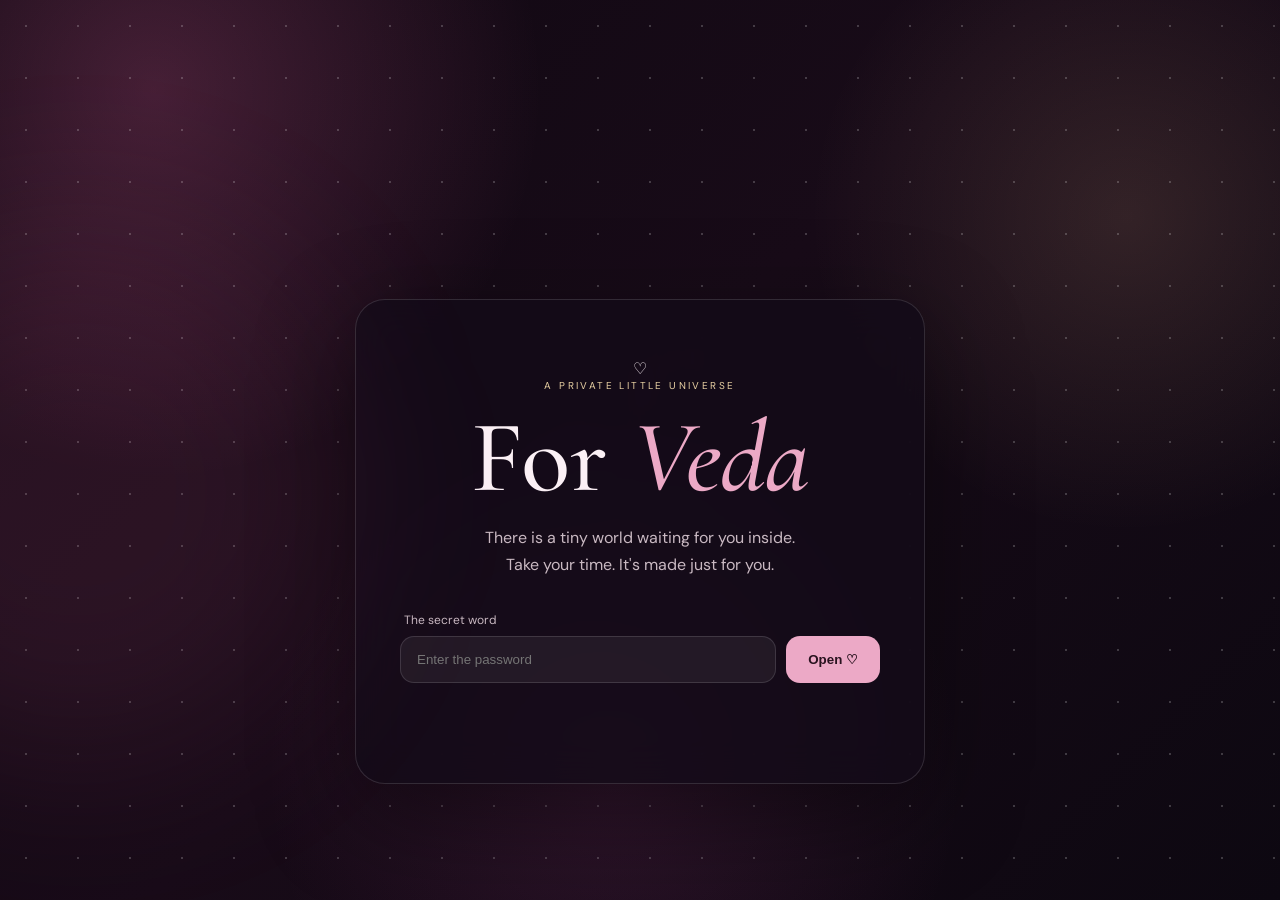
==== index.html @ 252497f8 "Refine birthday site structure and storytelling" ====
<!doctype html>
<html lang="en">
<head>
  <meta charset="UTF-8" />
  <meta name="viewport" content="width=device-width, initial-scale=1.0" />
  <meta name="theme-color" content="#12091c" />
  <title>For Veda ♡</title>
  <link rel="preconnect" href="https://fonts.googleapis.com">
  <link rel="preconnect" href="https://fonts.gstatic.com" crossorigin>
  <link href="https://fonts.googleapis.com/css2?family=Cormorant+Garamond:wght@400;500;600;700&family=DM+Sans:wght@400;500;600&family=Noto+Sans+Telugu:wght@400;500;600;700&display=swap" rel="stylesheet">
  <link rel="stylesheet" href="style.css" />
</head>
<body>
  <div id="hearts" aria-hidden="true"></div>
  <main>
    <section class="gate" id="gate">
      <div class="gate-glow"></div>
      <div class="gate-card">
        <div class="gate-symbol">♡</div>
        <p class="eyebrow">A private little universe</p>
        <h1>For <em>Veda</em></h1>
        <p class="gate-copy">There is a tiny world waiting for you inside.<br>Take your time. It's made just for you.</p>
        <form id="unlockForm">
          <label for="password">The secret word</label>
          <div class="password-row"><input id="password" type="password" autocomplete="off" placeholder="Enter the password" /><button type="submit">Open ♡</button></div>
          <p class="error" id="error" aria-live="polite"></p>
        </form>
      </div>
    </section>

    <section class="site hidden" id="site">
      <nav class="topbar">
        <a class="nav-mark" href="#top" aria-label="Veda and Manoj">V <span>♡</span> M</a>
        <div class="nav-right"><a href="#letter">letter</a><a href="#universe">universe</a><a href="#wish">wish</a><span>08 October · 2001</span></div>
      </nav>

      <header class="hero" id="top">
        <div class="hero-copy-wrap">
          <p class="eyebrow">For Vedavathi · Hedavathi · Lavanya</p>
          <h2>Happy Birthday,<br><em>my Veda.</em></h2>
          <p class="hero-lead">Today isn't just another date. It's the day the world got a little more beautiful — and somehow, my world did too.</p>
          <div class="hero-meta"><span>08 · OCTOBER · 2001</span><span class="meta-line"></span><span>made with love</span></div>
          <a class="scroll-hint" href="#letter">scroll gently <span>↓</span></a>
        </div>
        <div class="hero-orbit" aria-hidden="true"><span class="orbit-heart">♡</span><i></i><i></i><i></i></div>
      </header>

      <section class="letter section" id="letter">
        <div class="section-heading"><p class="eyebrow">A letter for you</p><span class="section-number">01</span></div>
        <div class="paper">
          <p class="letter-greeting">My dearest Veda,</p>
          <p>Some people arrive in our lives and quietly change the feeling of ordinary days. You are one of those people for me.</p>
          <p>I hope this new year of your life gives you reasons to smile when nobody is watching, dreams that scare you in the best possible way, and little moments that you will want to keep forever.</p>
          <p>If this page could hold everything I want to say, it would need a whole universe. So let this little corner of the internet say the simplest part:</p>
          <p class="big-line">You are deeply, wonderfully special. <span>♡</span></p>
          <p>Keep becoming the person you are meant to be. Keep choosing joy. And whenever life feels loud, I hope you remember how loved you are.</p>
          <p class="signature">— with all my love</p>
        </div>
      </section>

      <section class="telugu section">
        <div class="section-heading centered"><p class="eyebrow">నీ కోసం · For you</p><span class="section-number">02</span></div>
        <h3>కొన్ని మాటలు<br><em>మనసు నుంచి.</em></h3>
        <div class="quotes">
          <article class="quote-card"><span>♡</span><p>“నీ నవ్వు చూస్తే నా ప్రపంచమే ఇంకొంచెం అందంగా మారిపోతుంది.”</p><small>Your smile makes my whole world a little more beautiful.</small></article>
          <article class="quote-card"><span>✦</span><p>“నువ్వు నా జీవితంలోకి వచ్చిన రోజు నుంచి, సాధారణమైన క్షణాలకూ ఒక ప్రత్యేకమైన అర్థం వచ్చింది.”</p><small>Since you came into my life, even ordinary moments have felt special.</small></article>
          <article class="quote-card"><span>♡</span><p>“నీ కలలన్నీ నిజమవ్వాలి… నీ ప్రతి రోజూ నిన్ను చూసి నవ్వాలి.”</p><small>May your dreams come true, and may every day give you a reason to smile.</small></article>
          <article class="quote-card featured"><span>∞</span><p>“ఎన్ని జన్మలైనా… ప్రతి జన్మలోనూ నిన్నే కలవాలని కోరుకుంటాను.”</p><small>In every lifetime, I would still wish to find you.</small></article>
        </div>
      </section>

      <section class="memories section" id="reasons">
        <div class="section-heading"><p class="eyebrow">Little things I notice</p><span class="section-number">03</span></div>
        <h3>Three little things<br><em>that feel like you.</em></h3>
        <div class="reason-list">
          <article class="reason"><span class="reason-no">01</span><div><h4>Your smile</h4><p>It turns an ordinary moment into something I want to remember.</p></div><span class="reason-mark">↗</span></article>
          <article class="reason"><span class="reason-no">02</span><div><h4>Your heart</h4><p>The kindness and warmth you carry, often without even noticing.</p></div><span class="reason-mark">↗</span></article>
          <article class="reason"><span class="reason-no">03</span><div><h4>Your way of being</h4><p>There is a quiet magic in the person you are becoming, one day at a time.</p></div><span class="reason-mark">↗</span></article>
        </div>
      </section>

      <section class="story section" id="universe">
        <div class="section-heading"><p class="eyebrow">Your little universe</p><span class="section-number">04</span></div>
        <h3>A few chapters<br><em>worth keeping.</em></h3>
        <div class="timeline">
          <article class="timeline-item"><div class="timeline-dot">01</div><div><p class="timeline-date">08 · 10 · 2001</p><h4>The beginning</h4><p>The first page of the story of someone wonderfully, unmistakably you.</p></div></article>
          <article class="timeline-item"><div class="timeline-dot">02</div><div><p class="timeline-date">all the days since</p><h4>The becoming</h4><p>Every laugh, lesson, hard day and little victory helped shape the person you are now.</p></div></article>
          <article class="timeline-item"><div class="timeline-dot">03</div><div><p class="timeline-date">next chapter</p><h4>More of everything</h4><p>More dreams. More adventures. More tiny moments that deserve to become memories.</p></div></article>
          <article class="timeline-item"><div class="timeline-dot">04</div><div><p class="timeline-date">always</p><h4>The parts that stay</h4><p>Some memories fade at the edges. The ones that matter quietly become part of us.</p></div></article>
        </div>
      </section>

      <section class="photo-section section">
        <div class="section-heading"><p class="eyebrow">A few little memories</p><span class="section-number">05</span></div>
        <div class="memory-intro"><h3>Moments I would keep<br><em>forever.</em></h3><p>A dreamy memory artwork made especially for Veda — no original portraits are displayed here.</p></div>
        <figure class="memory-art"><img src="ui-photo.png" alt="Dreamy romantic memory artwork with polaroids and hearts" loading="lazy"><figcaption><strong>My favorite moments ♡</strong><span>not just pictures · feelings</span></figcaption></figure>
      </section>

      <section class="wish section" id="wish">
        <div class="wish-card">
          <div class="wish-orb"><span>✦</span></div>
          <p class="eyebrow">06 · Make a wish</p>
          <h3>Close your eyes.<br><em>Wish big.</em></h3>
          <p class="wish-message" id="wishMessage">Think of one thing you want this year to bring you. Keep it secret.</p>
          <button id="wishButton" type="button">I made my wish ♡</button>
        </div>
      </section>

      <section class="final section">
        <div class="final-line"><span></span><div class="moon">☾</div><span></span></div>
        <p class="eyebrow">One last thing</p>
        <h3>May this year be<br><em>beautifully yours.</em></h3>
        <p class="final-note">More laughter. More courage. More beautiful surprises.<br>And a thousand small reasons to smile.</p>
        <p class="final-sign">Happy Birthday, Veda. <span>♡</span></p>
      </section>
      <footer>made especially for Veda · 08.10.2001</footer>
    </section>
  </main>
  <script src="config.js"></script>
  <script src="script.js?v=9"></script>
</body>
</html>
---- style.css ----
*{box-sizing:border-box}:root{--bg:#0e0912;--panel:rgba(255,255,255,.055);--text:#fbf0f5;--muted:#c9b9c2;--accent:#eca9c6;--gold:#ead2a4;--line:rgba(255,255,255,.13);--shadow:0 30px 100px rgba(0,0,0,.42)}html{scroll-behavior:smooth}body{margin:0;background:radial-gradient(circle at 15% 8%,rgba(180,70,125,.2),transparent 30%),radial-gradient(circle at 85% 35%,rgba(220,170,90,.1),transparent 25%),radial-gradient(circle at 50% 100%,rgba(120,70,150,.12),transparent 35%),var(--bg);color:var(--text);font-family:'DM Sans',sans-serif;min-height:100vh;overflow-x:hidden}body:before{content:'';position:fixed;inset:0;pointer-events:none;opacity:.16;background-image:radial-gradient(#fff 1px,transparent 1px);background-size:44px 44px;animation:stars 18s linear infinite}body:after{content:'';position:fixed;width:42vw;height:42vw;left:-15vw;top:25vh;border-radius:50%;background:rgba(224,103,164,.08);filter:blur(70px);pointer-events:none;animation:orb 12s ease-in-out infinite alternate}.hidden{display:none!important}.gate{min-height:100vh;display:grid;place-items:center;padding:24px;position:relative}.gate:before{content:'♡';position:absolute;font-size:20vw;color:rgba(236,169,198,.025);animation:pulse 4s ease-in-out infinite}.gate-card{width:min(570px,100%);padding:58px 44px;text-align:center;border:1px solid var(--line);background:rgba(20,11,25,.84);backdrop-filter:blur(20px);border-radius:30px;box-shadow:var(--shadow);animation:rise .9s ease both,cardFloat 6s ease-in-out 1s infinite}.sparkle{color:var(--gold);font-size:30px;animation:twinkle 2s ease-in-out infinite}.eyebrow{text-transform:uppercase;letter-spacing:.24em;font-size:10px;color:var(--gold);margin:0 0 12px}h1,h2,h3,h4{font-family:'Cormorant Garamond',serif;font-weight:500;margin:0}h1{font-size:clamp(62px,12vw,102px);line-height:.82;margin:24px 0;animation:titleIn 1s .15s both}em{color:var(--accent);font-style:italic}.gate-copy{color:var(--muted);margin:0 0 34px;line-height:1.7}.password-row{display:flex;gap:10px}label{display:block;text-align:left;font-size:12px;color:var(--muted);margin:0 0 8px 4px}input{flex:1;min-width:0;padding:15px 16px;border-radius:14px;border:1px solid var(--line);background:rgba(255,255,255,.06);color:#fff;outline:none;transition:box-shadow .3s,border-color .3s,transform .3s}input:focus{border-color:var(--accent);box-shadow:0 0 0 3px rgba(236,169,198,.08),0 0 30px rgba(236,169,198,.08);transform:translateY(-1px)}button{border:0;border-radius:14px;padding:0 22px;cursor:pointer;background:var(--accent);color:#29131f;font-weight:700;transition:transform .25s,filter .25s,box-shadow .25s}button:hover{transform:translateY(-3px) scale(1.02);filter:brightness(1.05);box-shadow:0 12px 30px rgba(236,169,198,.2)}button:active{transform:translateY(0) scale(.98)}.error{min-height:18px;color:#f2a5b7;font-size:12px;animation:shake .35s ease}.site{width:min(1120px,100%);margin:auto;padding:0 28px;animation:fade .8s ease both}nav{height:90px;display:flex;justify-content:space-between;align-items:center;color:var(--muted);font-size:11px;letter-spacing:.14em;text-transform:uppercase;animation:navIn 1s .2s both}.nav-mark{color:var(--accent);font-family:'Cormorant Garamond';font-size:25px;letter-spacing:0;animation:heartbeat 2.4s ease-in-out infinite}.hero{min-height:82vh;display:flex;flex-direction:column;justify-content:center;max-width:900px;position:relative}.hero:after{content:'✦';position:absolute;right:8%;top:28%;font-size:24px;color:var(--gold);opacity:.6;animation:twinkle 3s ease-in-out infinite}.hero h2{font-size:clamp(70px,11vw,132px);line-height:.78;margin:22px 0 32px;letter-spacing:-.025em;animation:titleIn 1.1s .25s both}.hero-copy{max-width:620px;color:var(--muted);line-height:1.9;font-size:16px;animation:fadeUp 1s .55s both}.scroll-hint{color:var(--accent);text-decoration:none;margin-top:50px;font-size:12px;letter-spacing:.1em;animation:fadeUp 1s .75s both,bounce 2s 2s infinite}.section{padding:120px 0}.reveal{opacity:0;transform:translateY(35px);transition:opacity .8s ease,transform .8s cubic-bezier(.2,.8,.2,1)}.reveal.visible{opacity:1;transform:none}.letter{max-width:880px;margin:auto}.paper{margin-top:28px;padding:56px clamp(27px,7vw,82px);background:#f3e8df;color:#38262e;border-radius:4px;box-shadow:0 35px 90px rgba(0,0,0,.28);font-family:'Cormorant Garamond',serif;font-size:23px;line-height:1.65;transform:rotate(-.35deg);position:relative;transition:transform .5s,box-shadow .5s}.paper:hover{transform:rotate(0) translateY(-5px);box-shadow:0 45px 100px rgba(0,0,0,.35)}.paper:before{content:'♡';position:absolute;right:30px;top:24px;color:#b56b88;font-size:22px;animation:heartbeat 2.4s ease-in-out infinite}.paper p{margin:0 0 21px}.big-line{font-size:35px;color:#8d4262}.signature{text-align:right;font-style:italic}.telugu{max-width:980px;margin:auto;text-align:center}.telugu h3{font-size:clamp(48px,7vw,78px);line-height:.9;margin:14px 0 46px}.quotes{display:grid;grid-template-columns:1fr 1fr;gap:18px;text-align:left}.quote-card{position:relative;padding:34px 34px 30px;border:1px solid rgba(236,169,198,.18);border-radius:26px;background:linear-gradient(145deg,rgba(236,169,198,.09),rgba(255,255,255,.025));box-shadow:0 18px 60px rgba(0,0,0,.16);overflow:hidden;transition:transform .3s,border-color .3s,box-shadow .3s}.quote-card:before{content:'';position:absolute;inset:-70px auto auto -70px;width:160px;height:160px;border-radius:50%;background:rgba(236,169,198,.08);filter:blur(12px)}.quote-card:hover{transform:translateY(-8px) rotate(-.4deg);border-color:rgba(236,169,198,.42);box-shadow:0 25px 70px rgba(0,0,0,.25)}.quote-card span{position:relative;color:var(--gold);font-size:25px}.quote-card p{position:relative;margin:20px 0 14px;font-family:'Noto Sans Telugu','DM Sans',sans-serif;font-size:20px;line-height:1.9;color:#fff}.quote-card small{position:relative;color:var(--muted);font-size:12px;line-height:1.6}.quote-card.featured{grid-column:1/-1;text-align:center;background:linear-gradient(135deg,rgba(236,169,198,.13),rgba(120,70,150,.09));padding:42px 30px}.quote-card.featured p{font-size:24px}.memories h3,.story h3{font-size:clamp(44px,7vw,76px);line-height:.9;margin:14px 0 42px}.cards{display:grid;grid-template-columns:repeat(3,1fr);gap:16px}.cards article{border:1px solid var(--line);background:var(--panel);border-radius:24px;padding:30px;min-height:250px;transition:transform .4s cubic-bezier(.2,.8,.2,1),border-color .3s,box-shadow .4s}.cards article:hover{transform:translateY(-10px) rotateX(2deg);border-color:rgba(236,169,198,.35);box-shadow:0 25px 55px rgba(0,0,0,.25)}.cards span{color:var(--gold);font-size:10px;letter-spacing:.18em}.cards h4{font-size:36px;margin:26px 0 10px}.cards p{color:var(--muted);line-height:1.75;font-size:14px}.story{max-width:900px;margin:auto}.story-grid{display:grid;grid-template-columns:1fr 1fr;gap:18px}.story-card{border:1px solid var(--line);border-radius:24px;padding:34px;background:linear-gradient(145deg,rgba(255,255,255,.06),rgba(255,255,255,.02));min-height:190px;transition:transform .4s ease,border-color .3s,background .4s}.story-card:hover{transform:translateY(-8px) scale(1.01);border-color:rgba(234,210,164,.35);background:linear-gradient(145deg,rgba(236,169,198,.08),rgba(255,255,255,.02))}.story-card .num{color:var(--accent);font-family:'Cormorant Garamond';font-size:46px}.story-card h4{font-size:32px;margin:8px 0}.story-card p{color:var(--muted);line-height:1.75;font-size:14px;margin:0}.photo-section{padding-top:40px}.photo-placeholder{min-height:500px;border:1px dashed rgba(255,255,255,.24);border-radius:28px;display:grid;place-items:center;align-content:center;text-align:center;background:linear-gradient(135deg,rgba(255,255,255,.055),rgba(255,255,255,.012));overflow:hidden;position:relative;transition:transform .5s,border-color .5s}.photo-placeholder:before{content:'';position:absolute;width:180px;height:180px;border:1px solid rgba(236,169,198,.18);border-radius:50%;animation:spin 14s linear infinite}.photo-placeholder:hover{transform:scale(1.01);border-color:rgba(236,169,198,.4)}.photo-placeholder span{font-size:50px;color:var(--accent);z-index:1;animation:heartbeat 2.4s ease-in-out infinite}.photo-placeholder p{font-family:'Cormorant Garamond';font-size:38px;margin:12px 0 4px;z-index:1}.photo-placeholder small{color:var(--muted);z-index:1}.wish{text-align:center;padding:130px 20px}.wish-orb{width:105px;height:105px;margin:0 auto 28px;border:1px solid rgba(234,210,164,.4);border-radius:50%;display:grid;place-items:center;font-size:38px;color:var(--gold);box-shadow:0 0 80px rgba(234,210,164,.1);animation:orbPulse 3s ease-in-out infinite}.wish h3{font-size:clamp(52px,8vw,92px);line-height:.9;margin:20px 0}.wish button{min-height:48px;margin-top:20px}.wish-message{color:var(--muted);line-height:1.8;max-width:520px;margin:22px auto 0}.final{text-align:center;padding:80px 0 130px}.moon{font-size:54px;color:var(--gold);margin-bottom:20px;animation:moonFloat 4s ease-in-out infinite}.final h3{font-size:clamp(55px,8vw,90px);line-height:.9;margin:20px 0}.final p:last-child{color:var(--muted)}footer{padding:25px 0 55px;text-align:center;color:#806f78;font-size:10px;letter-spacing:.12em;text-transform:uppercase}.heart{position:fixed;pointer-events:none;z-index:0;color:var(--accent);animation:float 5s linear forwards;opacity:.65;text-shadow:0 0 12px rgba(236,169,198,.35)}@keyframes float{from{transform:translateY(0) scale(.7) rotate(0);opacity:0}15%{opacity:.7}to{transform:translateY(-100vh) rotate(25deg) scale(1.3);opacity:0}}@keyframes rise{from{opacity:0;transform:translateY(18px) scale(.98)}to{opacity:1;transform:none}}@keyframes fade{from{opacity:0}to{opacity:1}}@keyframes fadeUp{from{opacity:0;transform:translateY(18px)}to{opacity:1;transform:none}}@keyframes titleIn{from{opacity:0;transform:translateY(25px) scale(.97);filter:blur(6px)}to{opacity:1;transform:none;filter:none}}@keyframes navIn{from{opacity:0;transform:translateY(-12px)}to{opacity:1;transform:none}}@keyframes stars{from{background-position:0 0}to{background-position:44px 44px}}@keyframes orb{from{transform:translate3d(0,0,0) scale(1)}to{transform:translate3d(18vw,8vh,0) scale(1.25)}}@keyframes pulse{0%,100%{transform:scale(1);opacity:.4}50%{transform:scale(1.08);opacity:.8}}@keyframes twinkle{0%,100%{transform:scale(.8) rotate(0);opacity:.45}50%{transform:scale(1.25) rotate(20deg);opacity:1}}@keyframes cardFloat{0%,100%{transform:translateY(0)}50%{transform:translateY(-5px)}}@keyframes heartbeat{0%,100%{transform:scale(1)}14%{transform:scale(1.15)}28%{transform:scale(1)}42%{transform:scale(1.1)}70%{transform:scale(1)}}@keyframes shake{25%{transform:translateX(-5px)}75%{transform:translateX(5px)}}@keyframes bounce{0%,100%{transform:translateY(0)}50%{transform:translateY(7px)}}@keyframes spin{to{transform:rotate(360deg)}}@keyframes orbPulse{0%,100%{transform:scale(1);box-shadow:0 0 60px rgba(234,210,164,.08)}50%{transform:scale(1.08);box-shadow:0 0 100px rgba(234,210,164,.2)}}@keyframes moonFloat{0%,100%{transform:translateY(0) rotate(-5deg)}50%{transform:translateY(-9px) rotate(5deg)}}@media(max-width:760px){.gate-card{padding:44px 22px}.password-row{flex-direction:column}button{min-height:50px}.site{padding:0 18px}.hero{min-height:75vh}.hero h2{font-size:clamp(64px,18vw,100px)}.cards,.story-grid,.quotes{grid-template-columns:1fr}.paper{font-size:20px;padding:38px 25px}.big-line{font-size:30px}.photo-placeholder{min-height:390px}.quote-card.featured{grid-column:auto}.quote-card p{font-size:18px}}@media(prefers-reduced-motion:reduce){*,*:before,*:after{animation-duration:.01ms!important;animation-iteration-count:1!important;scroll-behavior:auto!important;transition-duration:.01ms!important}}

/* Pink / rose-gold visual polish trial */
body{background:radial-gradient(circle at 12% 10%,rgba(255,111,177,.22),transparent 28%),radial-gradient(circle at 88% 24%,rgba(255,194,150,.13),transparent 24%),radial-gradient(circle at 48% 86%,rgba(181,73,150,.16),transparent 34%),linear-gradient(135deg,#100812,#180b18 48%,#0d0811)}
body:after{background:rgba(255,105,173,.095);filter:blur(85px)}
body:before{opacity:.2;background-size:52px 52px;animation:stars 22s linear infinite}
.hero:before{content:'♡';position:absolute;right:14%;top:18%;font-size:clamp(70px,12vw,150px);color:rgba(255,160,205,.055);filter:blur(.2px);animation:softHeart 5s ease-in-out infinite;pointer-events:none}
.paper{box-shadow:0 35px 90px rgba(104,34,72,.3),0 0 55px rgba(255,126,184,.06)}
.quote-card,.cards article,.story-card{box-shadow:0 18px 60px rgba(68,18,55,.18)}
.quote-card:hover,.cards article:hover,.story-card:hover{box-shadow:0 25px 70px rgba(116,29,80,.28),0 0 30px rgba(255,133,191,.06)}
.memory-art{box-shadow:0 30px 90px rgba(82,17,62,.48),0 0 65px rgba(255,112,180,.09);border-color:rgba(255,174,210,.24)}
.memory-art:before{content:'';position:absolute;inset:-20% -30%;background:linear-gradient(110deg,transparent 35%,rgba(255,220,237,.13) 48%,transparent 61%);transform:translateX(-70%) rotate(4deg);animation:lightSweep 7s ease-in-out infinite;pointer-events:none;z-index:2}
.wish-orb{box-shadow:0 0 80px rgba(255,155,201,.13)}
@keyframes softHeart{0%,100%{transform:scale(1) rotate(-8deg);opacity:.45}50%{transform:scale(1.08) rotate(5deg);opacity:.85}}
@keyframes lightSweep{0%,55%{transform:translateX(-70%) rotate(4deg);opacity:0}65%{opacity:1}82%,100%{transform:translateX(70%) rotate(4deg);opacity:0}}
@media(prefers-reduced-motion:reduce){.hero:before,.memory-art:before{animation:none}}
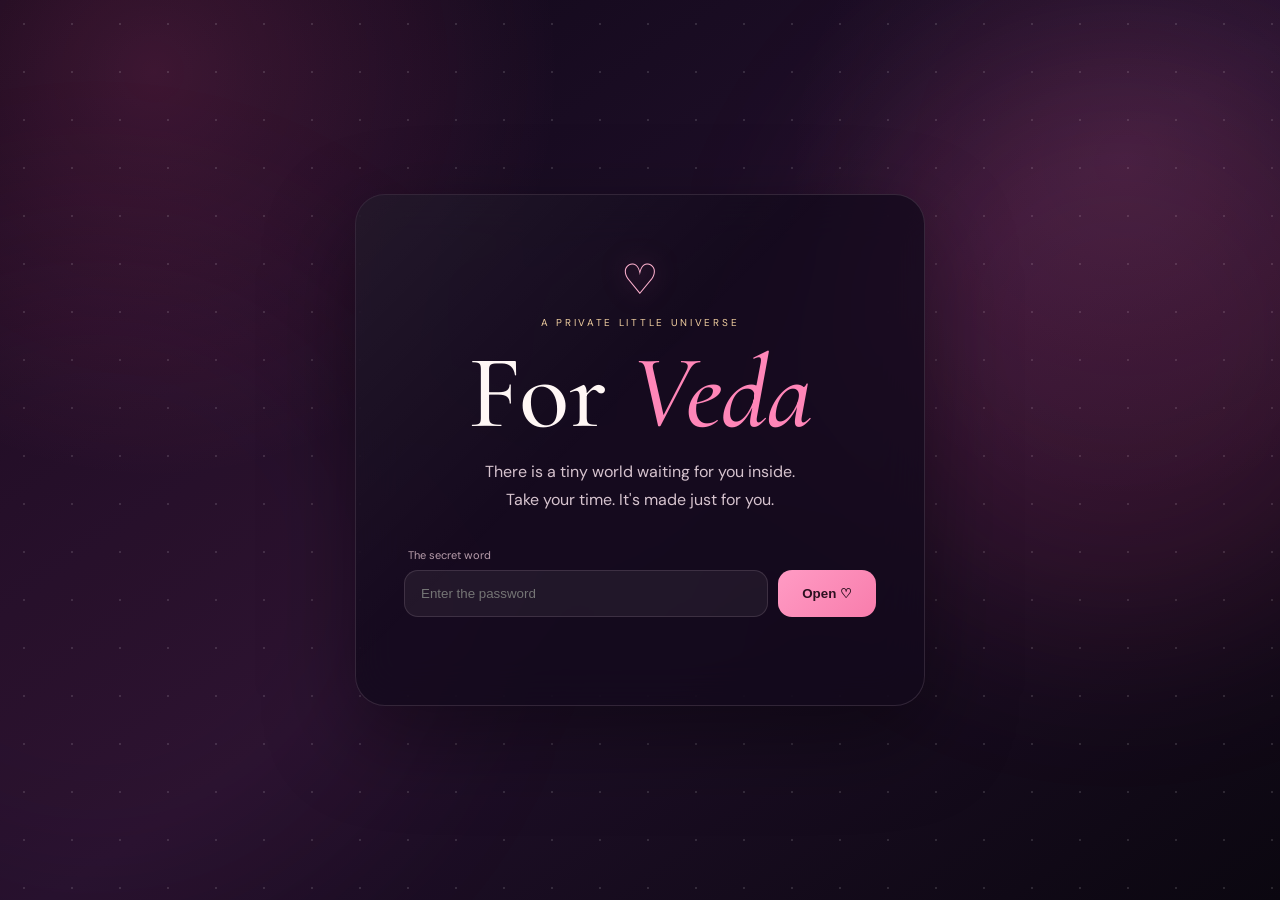
==== commit 789ee208: "Load refined visual and interaction layers" ====
--- a/index.html
+++ b/index.html
@@ -9,6 +9,7 @@
   <link rel="preconnect" href="https://fonts.gstatic.com" crossorigin>
   <link href="https://fonts.googleapis.com/css2?family=Cormorant+Garamond:wght@400;500;600;700&family=DM+Sans:wght@400;500;600&family=Noto+Sans+Telugu:wght@400;500;600;700&display=swap" rel="stylesheet">
   <link rel="stylesheet" href="style.css" />
+  <link rel="stylesheet" href="style-v2.css?v=1" />
 </head>
 <body>
   <div id="hearts" aria-hidden="true"></div>
@@ -33,7 +34,6 @@
         <a class="nav-mark" href="#top" aria-label="Veda and Manoj">V <span>♡</span> M</a>
         <div class="nav-right"><a href="#letter">letter</a><a href="#universe">universe</a><a href="#wish">wish</a><span>08 October · 2001</span></div>
       </nav>
-
       <header class="hero" id="top">
         <div class="hero-copy-wrap">
           <p class="eyebrow">For Vedavathi · Hedavathi · Lavanya</p>
@@ -44,7 +44,6 @@
         </div>
         <div class="hero-orbit" aria-hidden="true"><span class="orbit-heart">♡</span><i></i><i></i><i></i></div>
       </header>
-
       <section class="letter section" id="letter">
         <div class="section-heading"><p class="eyebrow">A letter for you</p><span class="section-number">01</span></div>
         <div class="paper">
@@ -57,7 +56,6 @@
           <p class="signature">— with all my love</p>
         </div>
       </section>
-
       <section class="telugu section">
         <div class="section-heading centered"><p class="eyebrow">నీ కోసం · For you</p><span class="section-number">02</span></div>
         <h3>కొన్ని మాటలు<br><em>మనసు నుంచి.</em></h3>
@@ -68,7 +66,6 @@
           <article class="quote-card featured"><span>∞</span><p>“ఎన్ని జన్మలైనా… ప్రతి జన్మలోనూ నిన్నే కలవాలని కోరుకుంటాను.”</p><small>In every lifetime, I would still wish to find you.</small></article>
         </div>
       </section>
-
       <section class="memories section" id="reasons">
         <div class="section-heading"><p class="eyebrow">Little things I notice</p><span class="section-number">03</span></div>
         <h3>Three little things<br><em>that feel like you.</em></h3>
@@ -78,7 +75,6 @@
           <article class="reason"><span class="reason-no">03</span><div><h4>Your way of being</h4><p>There is a quiet magic in the person you are becoming, one day at a time.</p></div><span class="reason-mark">↗</span></article>
         </div>
       </section>
-
       <section class="story section" id="universe">
         <div class="section-heading"><p class="eyebrow">Your little universe</p><span class="section-number">04</span></div>
         <h3>A few chapters<br><em>worth keeping.</em></h3>
@@ -89,34 +85,25 @@
           <article class="timeline-item"><div class="timeline-dot">04</div><div><p class="timeline-date">always</p><h4>The parts that stay</h4><p>Some memories fade at the edges. The ones that matter quietly become part of us.</p></div></article>
         </div>
       </section>
-
       <section class="photo-section section">
         <div class="section-heading"><p class="eyebrow">A few little memories</p><span class="section-number">05</span></div>
         <div class="memory-intro"><h3>Moments I would keep<br><em>forever.</em></h3><p>A dreamy memory artwork made especially for Veda — no original portraits are displayed here.</p></div>
         <figure class="memory-art"><img src="ui-photo.png" alt="Dreamy romantic memory artwork with polaroids and hearts" loading="lazy"><figcaption><strong>My favorite moments ♡</strong><span>not just pictures · feelings</span></figcaption></figure>
       </section>
-
       <section class="wish section" id="wish">
         <div class="wish-card">
-          <div class="wish-orb"><span>✦</span></div>
-          <p class="eyebrow">06 · Make a wish</p>
-          <h3>Close your eyes.<br><em>Wish big.</em></h3>
-          <p class="wish-message" id="wishMessage">Think of one thing you want this year to bring you. Keep it secret.</p>
-          <button id="wishButton" type="button">I made my wish ♡</button>
+          <div class="wish-orb"><span>✦</span></div><p class="eyebrow">06 · Make a wish</p><h3>Close your eyes.<br><em>Wish big.</em></h3>
+          <p class="wish-message" id="wishMessage">Think of one thing you want this year to bring you. Keep it secret.</p><button id="wishButton" type="button">I made my wish ♡</button>
         </div>
       </section>
-
       <section class="final section">
-        <div class="final-line"><span></span><div class="moon">☾</div><span></span></div>
-        <p class="eyebrow">One last thing</p>
-        <h3>May this year be<br><em>beautifully yours.</em></h3>
-        <p class="final-note">More laughter. More courage. More beautiful surprises.<br>And a thousand small reasons to smile.</p>
-        <p class="final-sign">Happy Birthday, Veda. <span>♡</span></p>
+        <div class="final-line"><span></span><div class="moon">☾</div><span></span></div><p class="eyebrow">One last thing</p><h3>May this year be<br><em>beautifully yours.</em></h3>
+        <p class="final-note">More laughter. More courage. More beautiful surprises.<br>And a thousand small reasons to smile.</p><p class="final-sign">Happy Birthday, Veda. <span>♡</span></p>
       </section>
       <footer>made especially for Veda · 08.10.2001</footer>
     </section>
   </main>
   <script src="config.js"></script>
-  <script src="script.js?v=9"></script>
+  <script src="script-v2.js?v=1"></script>
 </body>
 </html>
--- a/style-v2.css
+++ b/style-v2.css
@@ -0,0 +1,19 @@
+*{box-sizing:border-box}
+:root{--bg:#12091c;--bg2:#1c0d25;--panel:rgba(255,255,255,.045);--text:#fff7f5;--muted:#d6c3ce;--soft:#b99eac;--rose:#ff86b8;--rose2:#ffb2cf;--gold:#f2d0a0;--line:rgba(255,221,235,.13);--shadow:0 30px 90px rgba(0,0,0,.38)}
+html{scroll-behavior:smooth}body{margin:0;min-height:100vh;overflow-x:hidden;background:radial-gradient(circle at 12% 8%,rgba(255,84,157,.18),transparent 29%),radial-gradient(circle at 88% 18%,rgba(211,126,169,.10),transparent 25%),linear-gradient(145deg,#0f0717 0%,#21102b 52%,#0b0710 100%);color:var(--text);font-family:'DM Sans',sans-serif}body:before{content:'';position:fixed;inset:0;pointer-events:none;z-index:-2;opacity:.13;background-image:radial-gradient(#fff .8px,transparent .8px);background-size:48px 48px;animation:stars 24s linear infinite}body:after{content:'';position:fixed;left:-20vw;bottom:-18vw;width:55vw;height:55vw;border-radius:50%;background:rgba(255,81,154,.055);filter:blur(90px);pointer-events:none;z-index:-1}.hidden{display:none!important}
+#hearts{position:fixed;inset:0;pointer-events:none;z-index:0;overflow:hidden}.heart{position:absolute;color:var(--rose);opacity:0;text-shadow:0 0 16px rgba(255,98,166,.4);animation:float 6s linear forwards}
+.eyebrow{text-transform:uppercase;letter-spacing:.27em;font-size:10px;color:var(--gold);margin:0 0 13px}h1,h2,h3,h4{font-family:'Cormorant Garamond',serif;font-weight:500;margin:0}em{color:var(--rose);font-style:italic}
+.gate{min-height:100vh;display:grid;place-items:center;padding:24px;position:relative;isolation:isolate}.gate-glow{position:absolute;width:45vw;height:45vw;right:-10vw;top:5vh;border-radius:50%;background:rgba(255,75,151,.12);filter:blur(90px);animation:glow 7s ease-in-out infinite}.gate-card{width:min(570px,100%);padding:60px 48px;text-align:center;border:1px solid var(--line);background:rgba(18,9,28,.78);backdrop-filter:blur(22px);border-radius:30px;box-shadow:var(--shadow);position:relative;overflow:hidden}.gate-card:after{content:'';position:absolute;inset:0;background:linear-gradient(135deg,rgba(255,255,255,.06),transparent 45%);pointer-events:none}.gate-symbol{font-family:'Cormorant Garamond',serif;font-size:42px;color:var(--rose2);text-shadow:0 0 24px rgba(255,108,173,.55);margin-bottom:10px;animation:heartbeat 2.8s ease-in-out infinite}.gate h1{font-size:clamp(70px,12vw,104px);line-height:.82;margin:22px 0}.gate-copy{color:var(--muted);line-height:1.75;margin:0 0 34px}.password-row{display:flex;gap:10px}label{display:block;text-align:left;font-size:11px;color:var(--soft);margin:0 0 8px 4px}input{flex:1;min-width:0;padding:15px 16px;border-radius:14px;border:1px solid var(--line);background:rgba(255,255,255,.055);color:#fff;outline:none;transition:.3s}input:focus{border-color:rgba(255,134,184,.65);box-shadow:0 0 0 3px rgba(255,134,184,.08),0 0 30px rgba(255,134,184,.08)}button{border:0;border-radius:14px;padding:0 24px;cursor:pointer;background:linear-gradient(135deg,#ff9bc4,#f87dac);color:#2c1020;font-weight:700;transition:transform .25s,filter .25s,box-shadow .25s}button:hover{transform:translateY(-3px);filter:brightness(1.05);box-shadow:0 14px 35px rgba(255,109,169,.2)}button:active{transform:translateY(0) scale(.98)}.error{min-height:18px;color:#f2a5b7;font-size:12px;margin:10px 0 0;animation:shake .35s ease}
+.site{width:min(1120px,100%);margin:auto;padding:0 30px;animation:siteIn .9s ease both}.topbar{height:94px;display:flex;align-items:center;justify-content:space-between;gap:30px;border-bottom:1px solid rgba(255,255,255,.06);position:relative;z-index:2}.nav-mark{font-family:'Cormorant Garamond',serif;font-size:50px;line-height:1;color:var(--rose2);letter-spacing:.035em;text-decoration:none;white-space:nowrap;text-shadow:0 0 24px rgba(255,119,181,.2)}.nav-mark span{font-size:.78em}.nav-right{display:flex;align-items:center;gap:25px;color:var(--soft);font-size:10px;letter-spacing:.12em;text-transform:uppercase}.nav-right a{color:var(--soft);text-decoration:none;transition:color .25s}.nav-right a:hover{color:var(--rose2)}
+.hero{min-height:82vh;display:flex;align-items:center;position:relative;padding:65px 0 80px;overflow:visible}.hero-copy-wrap{position:relative;z-index:1;max-width:760px;margin-top:-4vh}.hero h2{font-size:clamp(72px,11vw,132px);line-height:.78;letter-spacing:-.025em;margin:20px 0 30px}.hero-lead{max-width:610px;color:var(--muted);font-family:'Cormorant Garamond',serif;font-size:22px;line-height:1.45;margin:0}.hero-meta{display:flex;align-items:center;gap:13px;margin-top:30px;color:var(--gold);font-size:9px;letter-spacing:.24em;text-transform:uppercase}.meta-line{width:44px;height:1px;background:rgba(242,208,160,.45)}.scroll-hint{display:inline-flex;gap:10px;color:var(--rose2);text-decoration:none;margin-top:58px;font-size:11px;letter-spacing:.12em;text-transform:uppercase}.scroll-hint span{animation:bounce 1.8s ease-in-out infinite}.hero-orbit{position:absolute;right:-2%;top:13%;width:390px;height:390px;border:1px solid rgba(255,169,203,.12);border-radius:50%;opacity:.8}.hero-orbit:before{content:'';position:absolute;inset:44px;border:1px solid rgba(255,169,203,.08);border-radius:50%}.orbit-heart{position:absolute;right:28%;top:31%;font-family:'Cormorant Garamond';font-size:120px;color:rgba(255,171,204,.22);text-shadow:0 0 55px rgba(255,80,158,.22);animation:heartbeat 3.5s ease-in-out infinite}.hero-orbit i{position:absolute;width:5px;height:5px;background:var(--rose2);border-radius:50%;box-shadow:0 0 12px rgba(255,139,190,.7)}.hero-orbit i:nth-of-type(1){left:8%;top:38%}.hero-orbit i:nth-of-type(2){right:10%;top:68%}.hero-orbit i:nth-of-type(3){left:43%;bottom:2%}
+.section{padding:120px 0}.section-heading{display:flex;align-items:center;justify-content:space-between;margin-bottom:20px}.section-heading.centered{justify-content:center;position:relative}.section-number{font-family:'Cormorant Garamond',serif;color:rgba(255,183,211,.38);font-size:18px}.letter{max-width:900px;margin:auto}.paper{margin-top:25px;padding:58px clamp(28px,7vw,82px);background:linear-gradient(145deg,#f5e9df,#eadbd4);color:#3b2930;border-radius:4px;box-shadow:0 38px 100px rgba(0,0,0,.3);font-family:'Cormorant Garamond',serif;font-size:23px;line-height:1.63;position:relative;transform:rotate(-.25deg)}.paper:before{content:'♡';position:absolute;right:30px;top:22px;color:#b36b86;font-size:23px}.paper p{margin:0 0 20px}.paper .letter-greeting{font-size:29px}.big-line{font-size:36px;color:#8d4262;margin:30px 0!important}.big-line span{color:#c2678c}.signature{text-align:right;font-style:italic;margin-bottom:0!important}
+.telugu{max-width:980px;margin:auto;text-align:center}.telugu h3{font-size:clamp(52px,7vw,80px);line-height:.9;margin:14px 0 48px}.quotes{display:grid;grid-template-columns:1fr 1fr;gap:18px;text-align:left}.quote-card{position:relative;padding:34px;border:1px solid rgba(255,134,184,.15);border-radius:25px;background:linear-gradient(145deg,rgba(255,112,174,.085),rgba(255,255,255,.022));box-shadow:0 18px 60px rgba(0,0,0,.14);overflow:hidden;transition:transform .35s,border-color .35s,box-shadow .35s}.quote-card:before{content:'';position:absolute;width:150px;height:150px;left:-80px;top:-75px;border-radius:50%;background:rgba(255,101,166,.09);filter:blur(16px)}.quote-card:hover{transform:translateY(-7px);border-color:rgba(255,134,184,.35);box-shadow:0 25px 70px rgba(0,0,0,.22)}.quote-card span{color:var(--gold);font-size:24px}.quote-card p{margin:18px 0 13px;font-family:'Noto Sans Telugu',sans-serif;font-size:19px;line-height:1.9;color:#fff}.quote-card small{color:var(--muted);font-size:12px;line-height:1.6}.quote-card.featured{grid-column:1/-1;text-align:center;padding:40px 30px;background:linear-gradient(135deg,rgba(255,112,174,.12),rgba(109,49,110,.1))}.quote-card.featured p{font-size:23px}
+.memories h3,.story h3{font-size:clamp(50px,7vw,78px);line-height:.88;margin:14px 0 45px}.reason-list{border-top:1px solid var(--line)}.reason{display:grid;grid-template-columns:70px 1fr 50px;align-items:center;gap:22px;padding:28px 5px;border-bottom:1px solid var(--line);transition:padding .35s,background .35s}.reason:hover{padding-left:18px;padding-right:18px;background:rgba(255,121,175,.035)}.reason-no{font-family:'Cormorant Garamond';font-size:18px;color:var(--gold)}.reason h4{font-size:38px;margin:0 0 4px}.reason p{color:var(--muted);margin:0;font-size:14px;line-height:1.7}.reason-mark{color:var(--rose2);font-size:22px;text-align:right;transition:transform .35s}.reason:hover .reason-mark{transform:translate(4px,-4px)}
+.story{max-width:930px;margin:auto}.timeline{position:relative;margin-top:52px}.timeline:before{content:'';position:absolute;left:25px;top:0;bottom:0;width:1px;background:linear-gradient(var(--rose),rgba(255,255,255,.08),transparent)}.timeline-item{display:grid;grid-template-columns:52px 1fr;gap:28px;position:relative;padding:0 0 55px}.timeline-item:last-child{padding-bottom:0}.timeline-dot{width:51px;height:51px;border-radius:50%;border:1px solid rgba(255,155,196,.32);background:#1a0d23;display:grid;place-items:center;color:var(--rose2);font:500 15px 'Cormorant Garamond',serif;position:relative;z-index:1}.timeline-date{margin:4px 0 5px;color:var(--gold);font-size:9px;letter-spacing:.2em;text-transform:uppercase}.timeline h4{font-size:40px;margin:0 0 7px}.timeline-item>div:last-child>p:last-child{margin:0;max-width:620px;color:var(--muted);line-height:1.75;font-size:14px}
+.photo-section{padding-top:105px}.memory-intro{display:flex;justify-content:space-between;align-items:flex-end;gap:40px;margin-bottom:35px}.memory-intro h3{font-size:clamp(50px,7vw,78px);line-height:.88}.memory-intro p{max-width:310px;color:var(--muted);line-height:1.7;font-size:13px;margin:0 0 5px}.memory-art{margin:0;border-radius:28px;overflow:hidden;border:1px solid rgba(255,255,255,.13);background:rgba(255,255,255,.03);box-shadow:0 30px 90px rgba(0,0,0,.42)}.memory-art img{width:100%;display:block;aspect-ratio:3/2;object-fit:cover;transition:transform 1s cubic-bezier(.2,.8,.2,1),filter .7s}.memory-art:hover img{transform:scale(1.018);filter:saturate(1.04) brightness(1.03)}.memory-art figcaption{display:flex;justify-content:space-between;align-items:center;padding:16px 20px;background:rgba(10,6,15,.72);color:var(--soft);font-size:10px;letter-spacing:.1em;text-transform:uppercase}.memory-art strong{font:500 24px 'Cormorant Garamond',serif;color:#f2e9ef;text-transform:none;letter-spacing:0}
+.wish{text-align:center;padding:125px 0}.wish-card{max-width:760px;margin:auto;padding:70px 30px;border:1px solid rgba(255,153,197,.14);border-radius:34px;background:radial-gradient(circle at 50% 0%,rgba(255,101,167,.08),transparent 45%),rgba(255,255,255,.025)}.wish-orb{width:96px;height:96px;margin:0 auto 28px;border:1px solid rgba(242,208,160,.38);border-radius:50%;display:grid;place-items:center;color:var(--gold);font-size:31px;box-shadow:0 0 75px rgba(242,208,160,.1);animation:orbPulse 3.5s ease-in-out infinite}.wish h3{font-size:clamp(58px,8vw,92px);line-height:.88}.wish-message{max-width:480px;color:var(--muted);line-height:1.8;margin:23px auto 0}.wish button{min-height:48px;margin-top:22px}.wish-card.wished .wish-orb{animation:wishDone .8s ease}.wish-card.wished .wish-message{color:#f0c6d8}
+.final{text-align:center;padding:90px 0 130px}.final-line{display:flex;align-items:center;justify-content:center;gap:20px;margin-bottom:28px}.final-line>span{width:80px;height:1px;background:rgba(242,208,160,.28)}.moon{font-size:45px;color:var(--gold);animation:moonFloat 4s ease-in-out infinite}.final h3{font-size:clamp(60px,8vw,94px);line-height:.88;margin:20px 0 24px}.final-note{color:var(--muted);line-height:1.8;font-size:14px}.final-sign{font-family:'Cormorant Garamond',serif;font-size:24px;color:#f1dbe4;margin-top:32px}.final-sign span{color:var(--rose2)}footer{padding:25px 0 55px;text-align:center;color:#876f7e;font-size:9px;letter-spacing:.16em;text-transform:uppercase}
+@keyframes stars{to{background-position:48px 48px}}@keyframes glow{0%,100%{transform:scale(.9);opacity:.5}50%{transform:scale(1.08);opacity:1}}@keyframes siteIn{from{opacity:0;transform:translateY(15px)}to{opacity:1;transform:none}}@keyframes float{0%{transform:translateY(20vh) scale(.6);opacity:0}15%{opacity:.7}100%{transform:translateY(-105vh) scale(1.2) rotate(25deg);opacity:0}}@keyframes heartbeat{0%,100%{transform:scale(1)}14%{transform:scale(1.13)}28%{transform:scale(1)}42%{transform:scale(1.08)}70%{transform:scale(1)}}@keyframes shake{25%{transform:translateX(-5px)}75%{transform:translateX(5px)}}@keyframes bounce{0%,100%{transform:translateY(0)}50%{transform:translateY(6px)}}@keyframes orbPulse{0%,100%{transform:scale(1);box-shadow:0 0 60px rgba(242,208,160,.08)}50%{transform:scale(1.07);box-shadow:0 0 100px rgba(242,208,160,.18)}}@keyframes wishDone{0%{transform:scale(1)}45%{transform:scale(1.18)}100%{transform:scale(1)}}@keyframes moonFloat{0%,100%{transform:translateY(0) rotate(-5deg)}50%{transform:translateY(-8px) rotate(5deg)}}
+@media(max-width:820px){.site{padding:0 20px}.nav-right a{display:none}.nav-right span{font-size:9px}.hero{min-height:78vh;padding-top:45px}.hero-orbit{width:280px;height:280px;right:-18%;top:17%;opacity:.55}.hero-copy-wrap{margin-top:0}.memory-intro{align-items:flex-start;flex-direction:column;gap:20px}.memory-intro p{max-width:500px}.reason{grid-template-columns:48px 1fr 25px;gap:12px}.reason h4{font-size:33px}}
+@media(max-width:600px){.gate-card{padding:45px 22px}.password-row{flex-direction:column}.password-row button{min-height:50px}.topbar{height:80px}.nav-mark{font-size:43px}.nav-right span{display:none}.hero{min-height:75vh;padding:55px 0 80px}.hero h2{font-size:clamp(62px,18vw,95px)}.hero-lead{font-size:19px;max-width:520px}.hero-meta{gap:9px;letter-spacing:.16em}.hero-orbit{width:220px;height:220px;right:-23%;top:12%;opacity:.35}.orbit-heart{font-size:75px}.section{padding:92px 0}.paper{font-size:20px;padding:40px 25px}.paper .letter-greeting{font-size:27px}.big-line{font-size:30px}.quotes{grid-template-columns:1fr}.quote-card.featured{grid-column:auto}.quote-card p{font-size:18px}.memories h3,.story h3,.memory-intro h3{font-size:clamp(45px,14vw,68px)}.reason{grid-template-columns:38px 1fr}.reason-mark{display:none}.reason h4{font-size:31px}.timeline:before{left:22px}.timeline-item{grid-template-columns:45px 1fr;gap:20px;padding-bottom:45px}.timeline-dot{width:45px;height:45px}.timeline h4{font-size:34px}.memory-art{border-radius:20px}.memory-art img{aspect-ratio:1/1;object-fit:cover}.memory-art figcaption{padding:14px;align-items:flex-start;flex-direction:column;gap:4px}.memory-art strong{font-size:21px}.wish{padding:95px 0}.wish-card{padding:55px 20px;border-radius:27px}.wish h3{font-size:clamp(53px,15vw,76px)}.final{padding-bottom:100px}.final-line>span{width:45px}.final h3{font-size:clamp(54px,15vw,82px)}}
+@media(prefers-reduced-motion:reduce){*,*:before,*:after{animation-duration:.01ms!important;animation-iteration-count:1!important;transition-duration:.01ms!important;scroll-behavior:auto!important}}
